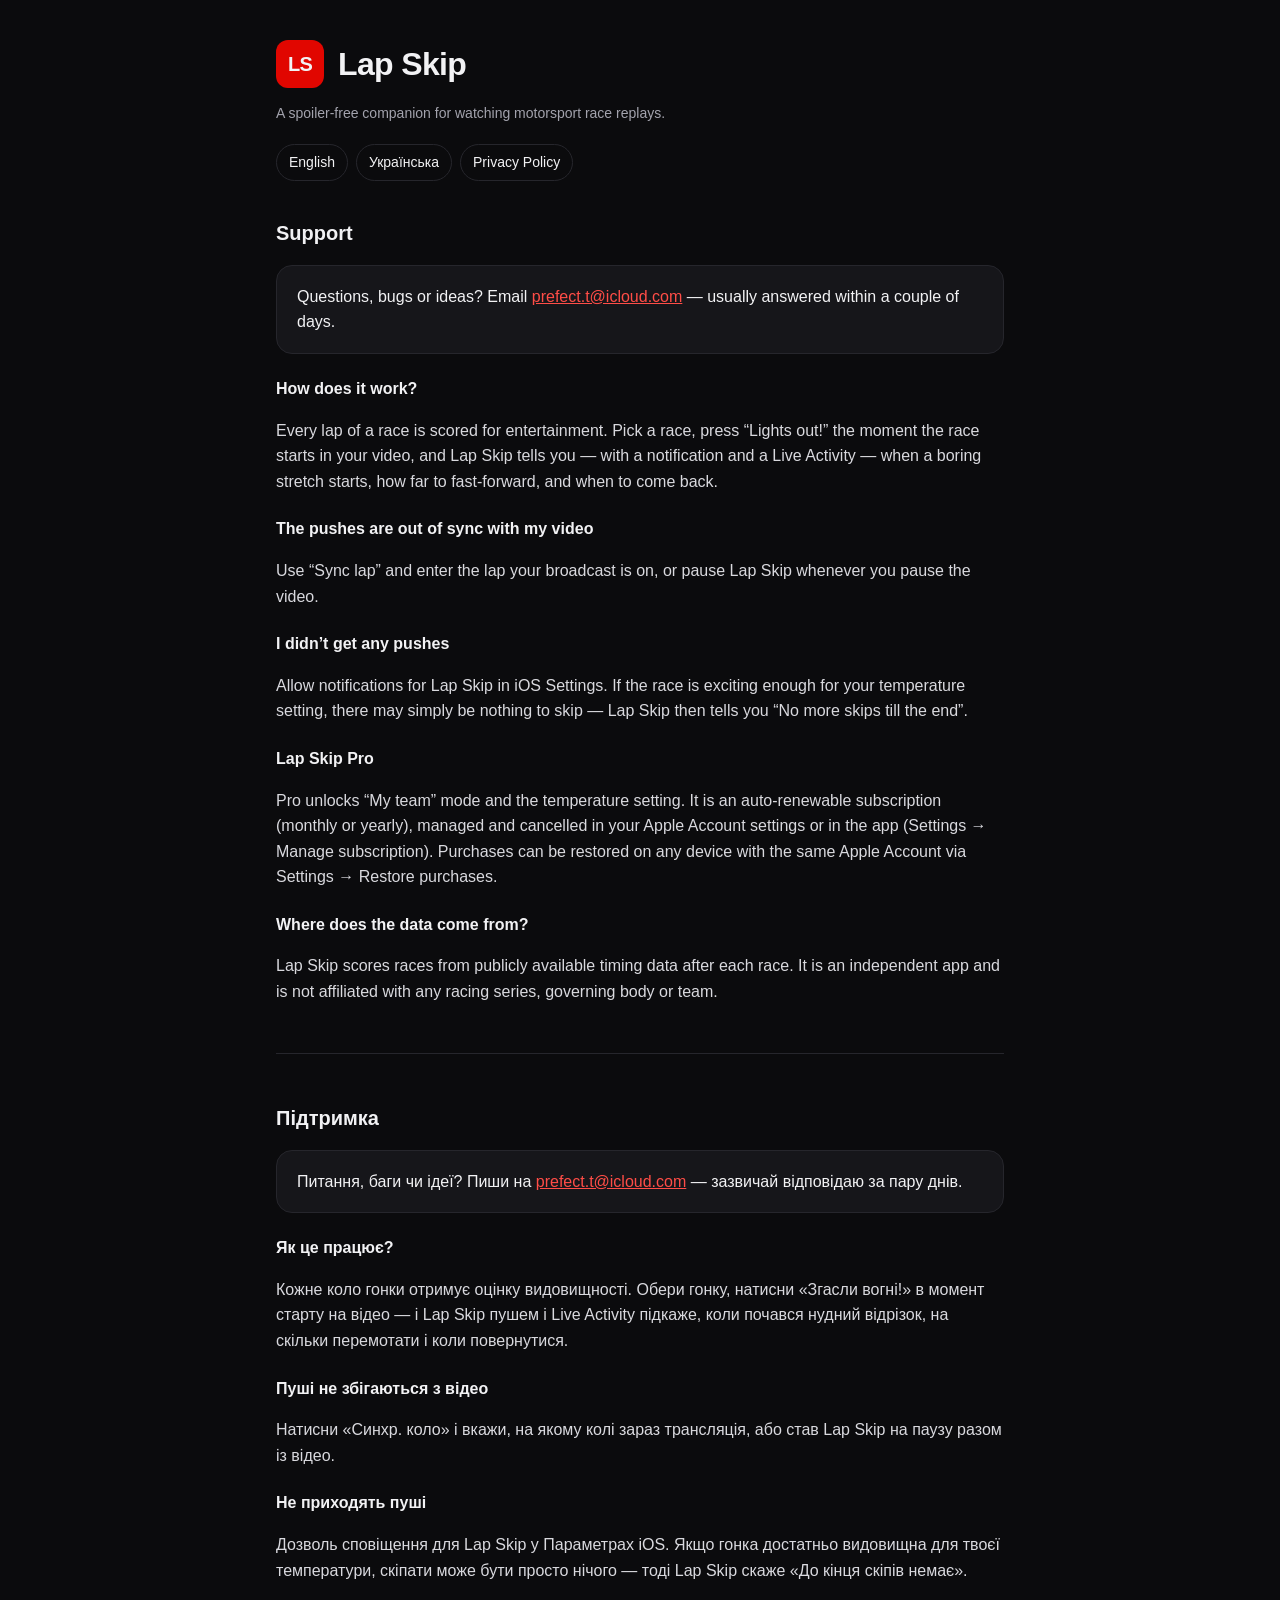
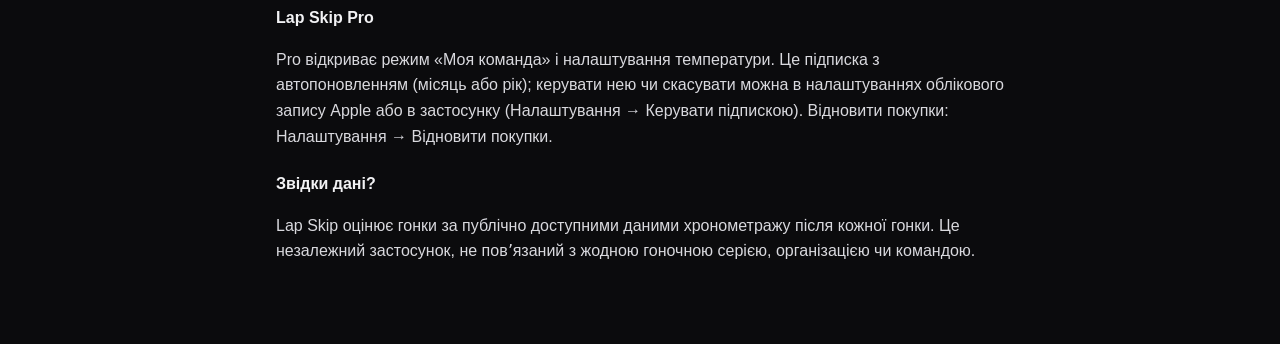
==== lapskip/index.html @ f4304d7c "Lap Skip: support and privacy policy pages" ====
<!doctype html>
<html lang="en">
<head>
<meta charset="utf-8"><meta name="viewport" content="width=device-width,initial-scale=1">
<title>Lap Skip — Support</title>
<meta name="description" content="Lap Skip: a spoiler-free companion for race replays. Support, FAQ and contact.">
<link rel="stylesheet" href="/lapskip/style.css">
</head>
<body><main>
<header><div class="logo">LS</div><h1>Lap Skip</h1></header>
<p class="muted">A spoiler-free companion for watching motorsport race replays.</p>
<div class="lang"><a href="#en">English</a><a href="#uk">Українська</a><a href="/lapskip/privacy/">Privacy Policy</a></div>

<section id="en">
<h2>Support</h2>
<div class="card">Questions, bugs or ideas? Email <a href="mailto:prefect.t@icloud.com?subject=Lap%20Skip">prefect.t@icloud.com</a> — usually answered within a couple of days.</div>
<h3>How does it work?</h3>
<p>Every lap of a race is scored for entertainment. Pick a race, press “Lights out!” the moment the race starts in your video, and Lap Skip tells you — with a notification and a Live Activity — when a boring stretch starts, how far to fast-forward, and when to come back.</p>
<h3>The pushes are out of sync with my video</h3>
<p>Use “Sync lap” and enter the lap your broadcast is on, or pause Lap Skip whenever you pause the video.</p>
<h3>I didn’t get any pushes</h3>
<p>Allow notifications for Lap Skip in iOS Settings. If the race is exciting enough for your temperature setting, there may simply be nothing to skip — Lap Skip then tells you “No more skips till the end”.</p>
<h3>Lap Skip Pro</h3>
<p>Pro unlocks “My team” mode and the temperature setting. It is an auto-renewable subscription (monthly or yearly), managed and cancelled in your Apple Account settings or in the app (Settings → Manage subscription). Purchases can be restored on any device with the same Apple Account via Settings → Restore purchases.</p>
<h3>Where does the data come from?</h3>
<p>Lap Skip scores races from publicly available timing data after each race. It is an independent app and is not affiliated with any racing series, governing body or team.</p>
</section>

<hr>
<section id="uk" lang="uk">
<h2>Підтримка</h2>
<div class="card">Питання, баги чи ідеї? Пиши на <a href="mailto:prefect.t@icloud.com?subject=Lap%20Skip">prefect.t@icloud.com</a> — зазвичай відповідаю за пару днів.</div>
<h3>Як це працює?</h3>
<p>Кожне коло гонки отримує оцінку видовищності. Обери гонку, натисни «Згасли вогні!» в момент старту на відео — і Lap Skip пушем і Live Activity підкаже, коли почався нудний відрізок, на скільки перемотати і коли повернутися.</p>
<h3>Пуші не збігаються з відео</h3>
<p>Натисни «Синхр. коло» і вкажи, на якому колі зараз трансляція, або став Lap Skip на паузу разом із відео.</p>
<h3>Не приходять пуші</h3>
<p>Дозволь сповіщення для Lap Skip у Параметрах iOS. Якщо гонка достатньо видовищна для твоєї температури, скіпати може бути просто нічого — тоді Lap Skip скаже «До кінця скіпів немає».</p>
<h3>Lap Skip Pro</h3>
<p>Pro відкриває режим «Моя команда» і налаштування температури. Це підписка з автопоновленням (місяць або рік); керувати нею чи скасувати можна в налаштуваннях облікового запису Apple або в застосунку (Налаштування → Керувати підпискою). Відновити покупки: Налаштування → Відновити покупки.</p>
<h3>Звідки дані?</h3>
<p>Lap Skip оцінює гонки за публічно доступними даними хронометражу після кожної гонки. Це незалежний застосунок, не повʼязаний з жодною гоночною серією, організацією чи командою.</p>
</section>
</main></body></html>
---- lapskip/style.css ----
:root{--bg:#0b0b0d;--card:#16161a;--ink:#f2f2f4;--muted:#a3a3ad;--red:#e10600;--line:#26262c}
*{box-sizing:border-box}html{-webkit-text-size-adjust:100%}
body{margin:0;background:var(--bg);color:var(--ink);font:16px/1.6 -apple-system,BlinkMacSystemFont,"SF Pro Text","Helvetica Neue",Arial,sans-serif}
main{max-width:760px;margin:0 auto;padding:40px 16px 64px}
header{display:flex;align-items:center;gap:14px;margin-bottom:8px}
.logo{width:48px;height:48px;border-radius:12px;background:var(--red);display:grid;place-items:center;font-weight:900;font-size:20px;letter-spacing:-.04em}
h1{font-size:32px;line-height:1.15;margin:0;letter-spacing:-.02em}
h2{font-size:20px;margin:36px 0 8px}
h3{font-size:16px;margin:22px 0 4px}
p,li{color:#d9d9de}.muted{color:var(--muted);font-size:14px}
a{color:#ff4d47}
.card{background:var(--card);border:1px solid var(--line);border-radius:16px;padding:18px 20px;margin:16px 0}
.lang{display:flex;gap:8px;margin:20px 0 4px}.lang a{padding:6px 12px;border:1px solid var(--line);border-radius:999px;text-decoration:none;color:var(--ink);font-size:14px}
hr{border:0;border-top:1px solid var(--line);margin:48px 0}
ul{padding-left:20px}
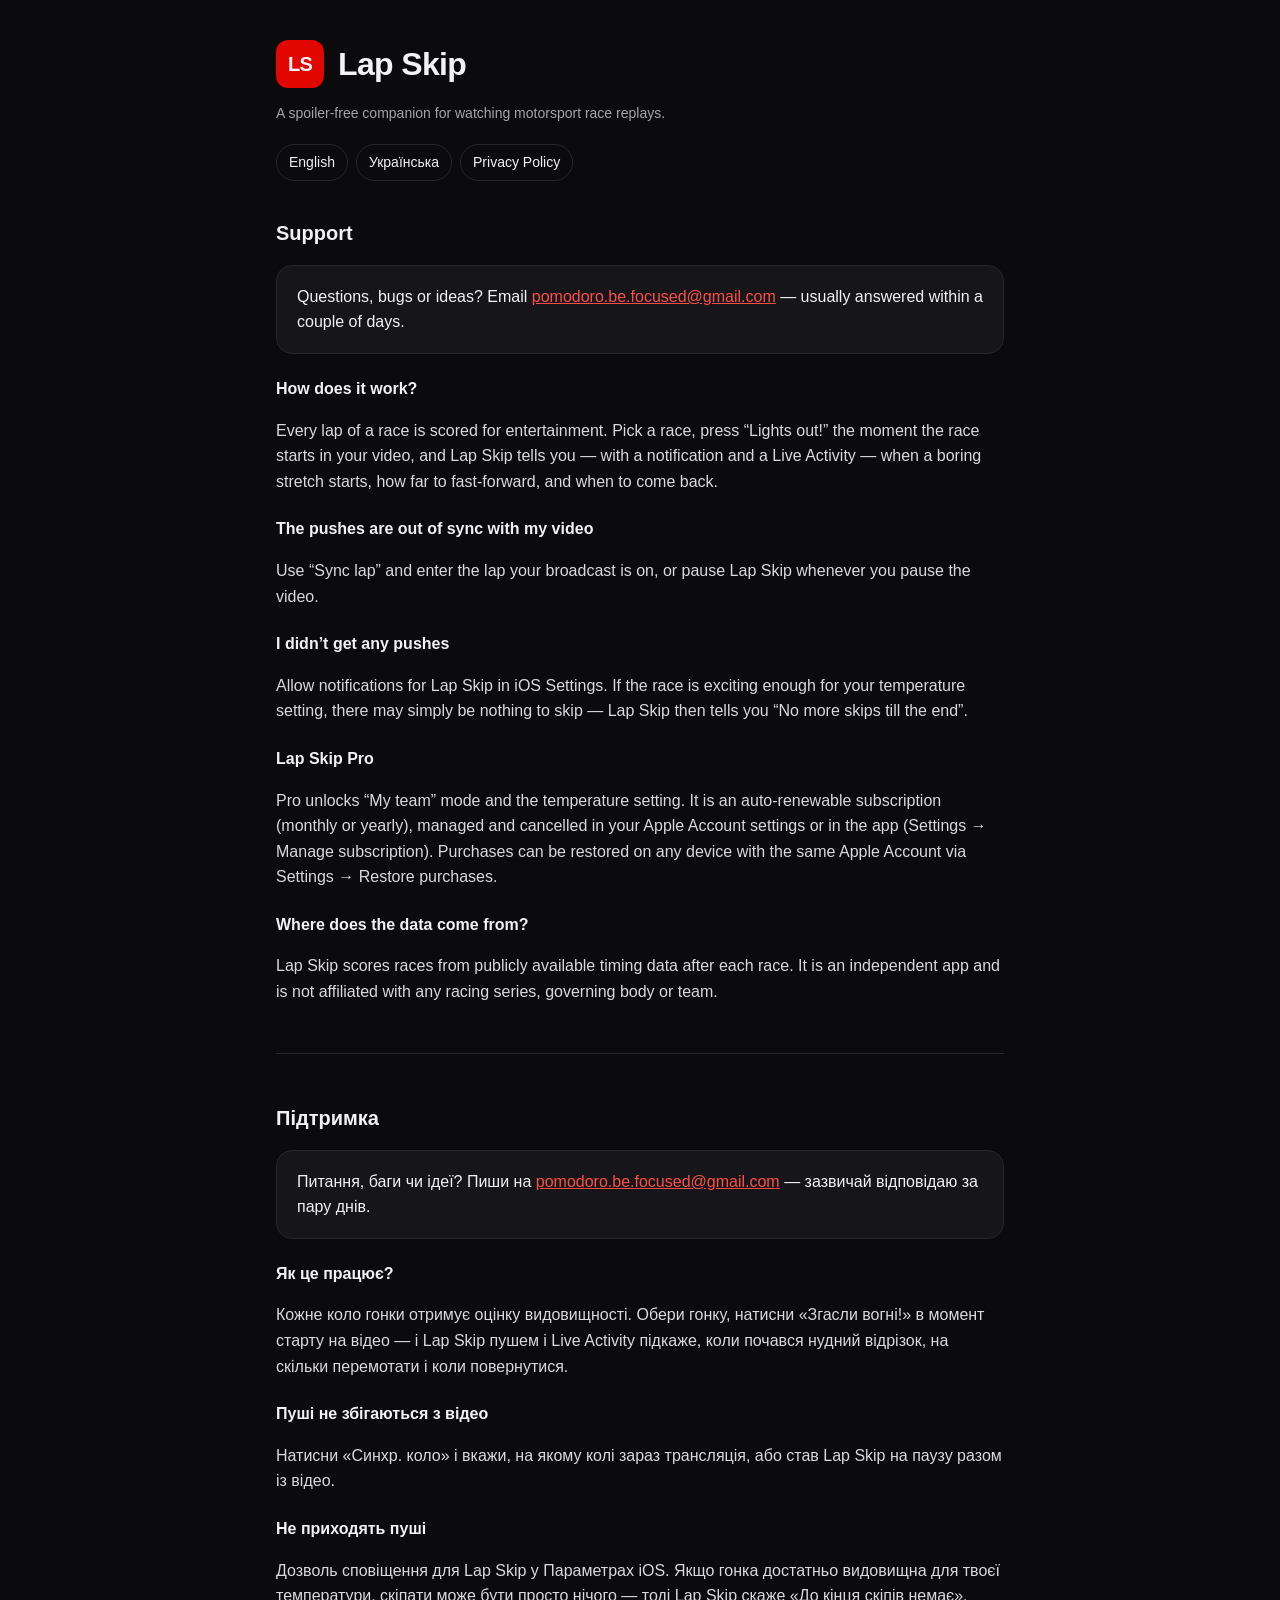
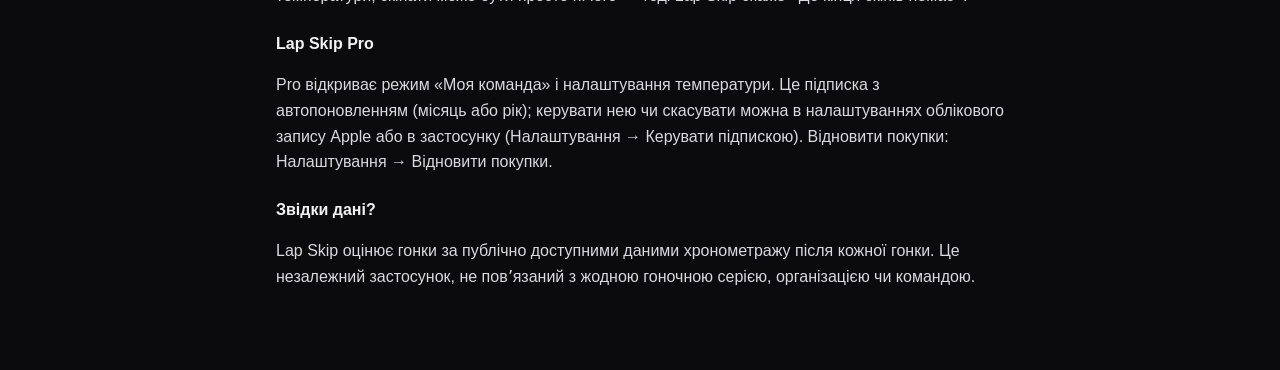
==== commit 4b4b7fe2: "Lap Skip support email" ====
--- a/lapskip/index.html
+++ b/lapskip/index.html
@@ -9,11 +9,11 @@
 <body><main>
 <header><div class="logo">LS</div><h1>Lap Skip</h1></header>
 <p class="muted">A spoiler-free companion for watching motorsport race replays.</p>
-<div class="lang"><a href="#en">English</a><a href="#uk">Українська</a><a href="/lapskip/privacy/">Privacy Policy</a></div>
+<div class="lang"><a href="#en">English</a><a href="#uk">Українська</a><a href="https://prefect1109.github.io/lap-skip-private-policy/">Privacy Policy</a></div>
 
 <section id="en">
 <h2>Support</h2>
-<div class="card">Questions, bugs or ideas? Email <a href="mailto:prefect.t@icloud.com?subject=Lap%20Skip">prefect.t@icloud.com</a> — usually answered within a couple of days.</div>
+<div class="card">Questions, bugs or ideas? Email <a href="mailto:pomodoro.be.focused@gmail.com?subject=Lap%20Skip">pomodoro.be.focused@gmail.com</a> — usually answered within a couple of days.</div>
 <h3>How does it work?</h3>
 <p>Every lap of a race is scored for entertainment. Pick a race, press “Lights out!” the moment the race starts in your video, and Lap Skip tells you — with a notification and a Live Activity — when a boring stretch starts, how far to fast-forward, and when to come back.</p>
 <h3>The pushes are out of sync with my video</h3>
@@ -29,7 +29,7 @@
 <hr>
 <section id="uk" lang="uk">
 <h2>Підтримка</h2>
-<div class="card">Питання, баги чи ідеї? Пиши на <a href="mailto:prefect.t@icloud.com?subject=Lap%20Skip">prefect.t@icloud.com</a> — зазвичай відповідаю за пару днів.</div>
+<div class="card">Питання, баги чи ідеї? Пиши на <a href="mailto:pomodoro.be.focused@gmail.com?subject=Lap%20Skip">pomodoro.be.focused@gmail.com</a> — зазвичай відповідаю за пару днів.</div>
 <h3>Як це працює?</h3>
 <p>Кожне коло гонки отримує оцінку видовищності. Обери гонку, натисни «Згасли вогні!» в момент старту на відео — і Lap Skip пушем і Live Activity підкаже, коли почався нудний відрізок, на скільки перемотати і коли повернутися.</p>
 <h3>Пуші не збігаються з відео</h3>
